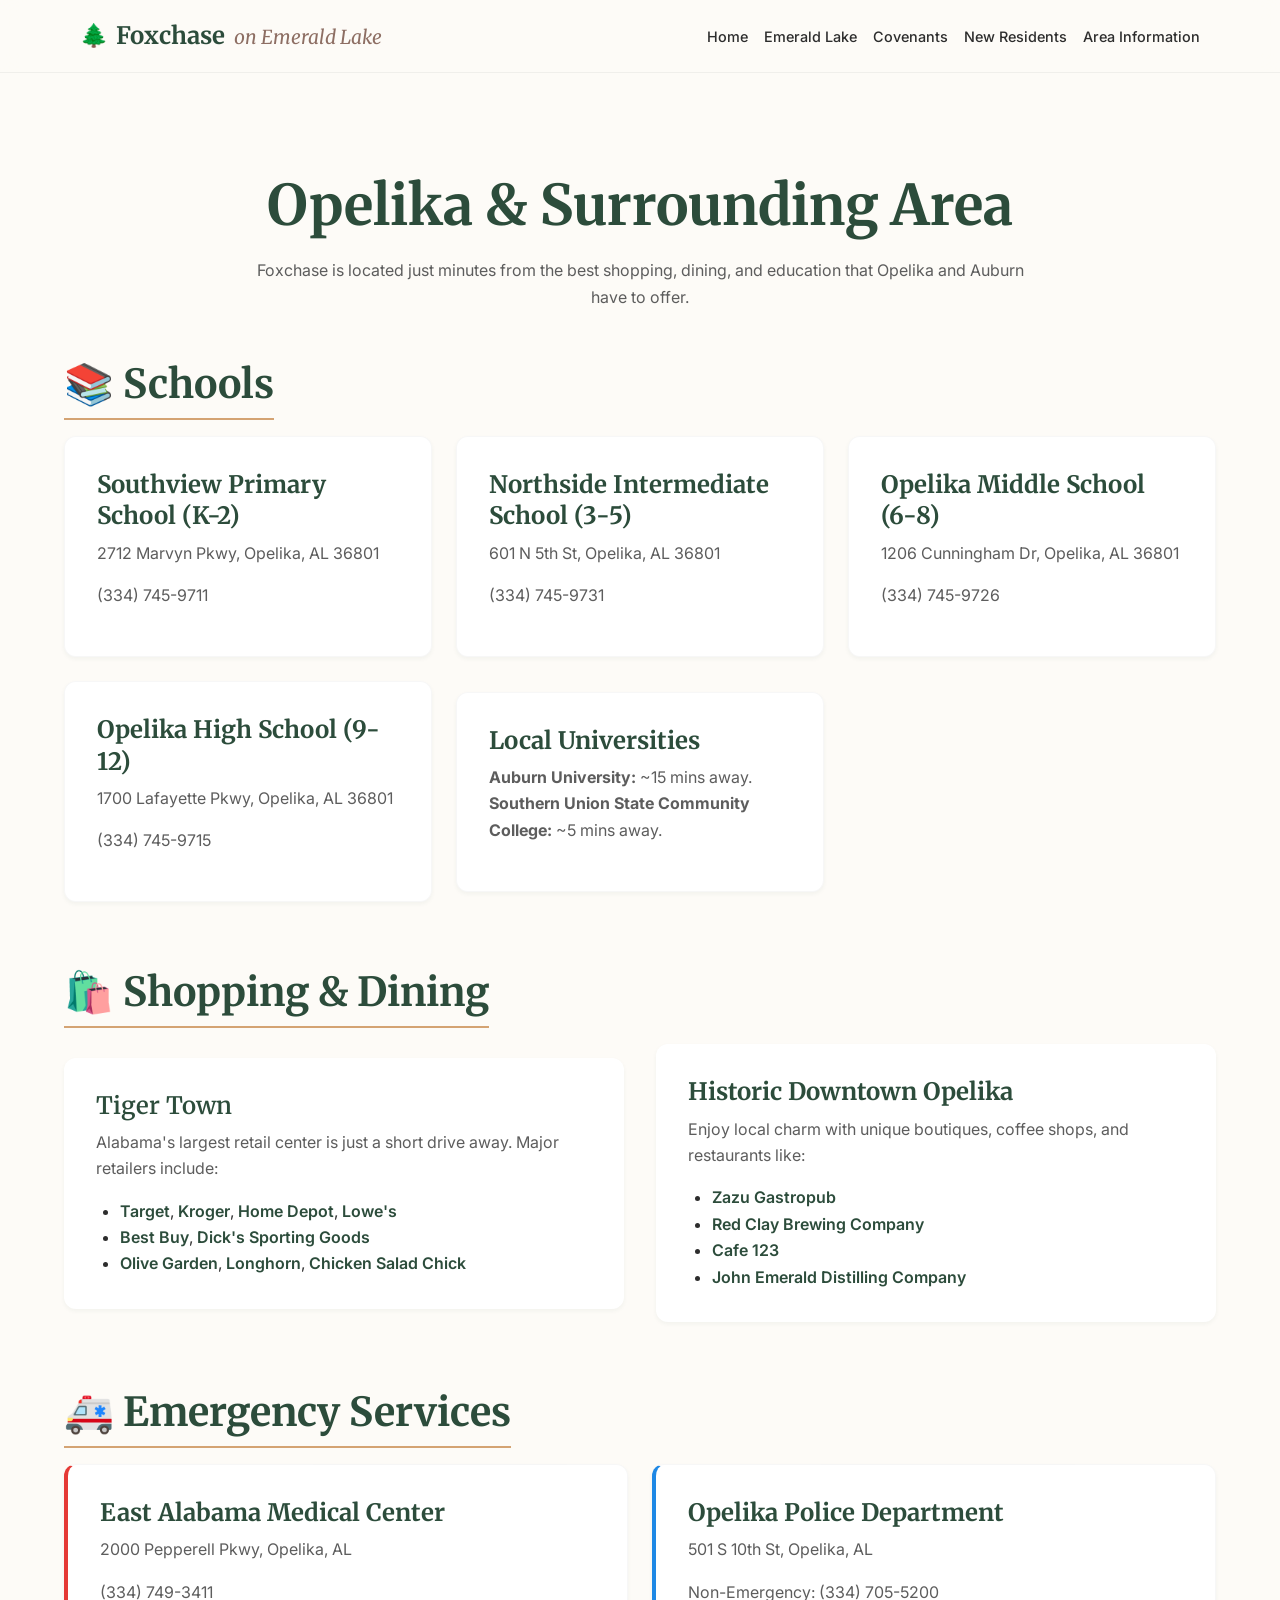
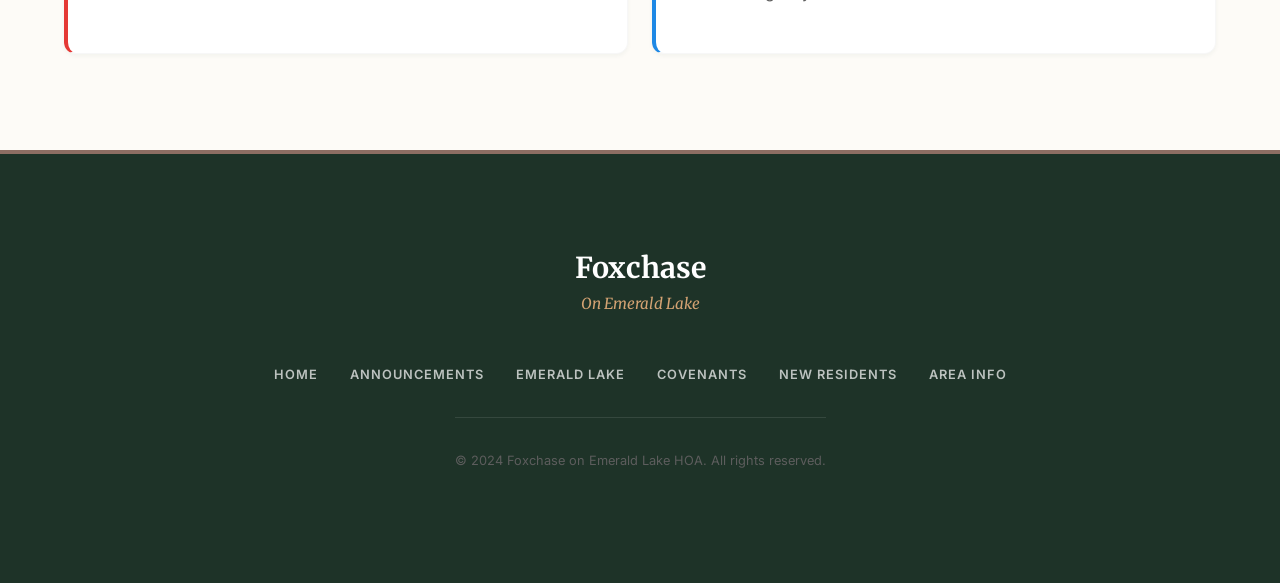
==== area-info.html @ 747a5651 "Add files via upload" ====
<!DOCTYPE html>
<html lang="en">

<head>
    <meta charset="UTF-8">
    <meta name="viewport" content="width=device-width, initial-scale=1.0">
    <title>Area Info | Foxchase Community</title>
    <link rel="stylesheet" href="styles.css">
    <link rel="preconnect" href="https://fonts.googleapis.com">
    <link rel="preconnect" href="https://fonts.gstatic.com" crossorigin>
    <link
        href="https://fonts.googleapis.com/css2?family=Merriweather:ital,wght@0,300;0,400;0,700;1,300&family=Inter:wght@300;400;500;600&display=swap"
        rel="stylesheet">
    <script src="script.js" defer></script>
</head>

<body>
    <header class="site-header">
        <div class="container header-container">
            <a href="index.html" class="logo">
                <span class="logo-icon">🌲</span>
                <div>
                    Foxchase
                    <span class="accent">on Emerald Lake</span>
                </div>
            </a>
            <nav class="main-nav">
                <button class="mobile-menu-toggle" aria-label="Toggle navigation">
                    <span class="bar"></span>
                    <span class="bar"></span>
                    <span class="bar"></span>
                </button>
                <ul class="nav-links">
                    <li><a href="index.html">Home</a></li>
                    <li><a href="emerald-lake.html">Emerald Lake</a></li>
                    <li><a href="covenants.html">Covenants</a></li>
                    <li><a href="new-residents.html">New Residents</a></li>
                    <li><a href="area-info.html" class="active">Area Information</a></li>
                    <!-- <li><a href="https://neighborhoodnet.netlify.app/" class="btn btn-primary">Resident Portal</a></li> -->
                </ul>
            </nav>
        </div>
    </header>

    <main class="container section">
        <h1 class="text-center margin-bottom-md">Opelika & Surrounding Area</h1>
        <p class="text-center" style="max-width: 800px; margin: 0 auto 3rem;">
            Foxchase is located just minutes from the best shopping, dining, and education that Opelika and Auburn have
            to offer.
        </p>

        <div style="margin-bottom: 4rem;">
            <h2 class="margin-bottom-md"
                style="border-bottom: 2px solid var(--color-accent); display: inline-block; padding-bottom: 0.5rem;">📚
                Schools</h2>
            <div class="grid-2-col" style="grid-template-columns: repeat(auto-fit, minmax(300px, 1fr)); gap: 1.5rem;">
                <div class="amenity-card" style="text-align: left;">
                    <h3>Southview Primary School (K-2)</h3>
                    <p>2712 Marvyn Pkwy, Opelika, AL 36801</p>
                    <p>(334) 745-9711</p>
                </div>
                <div class="amenity-card" style="text-align: left;">
                    <h3>Northside Intermediate School (3-5)</h3>
                    <p>601 N 5th St, Opelika, AL 36801</p>
                    <p>(334) 745-9731</p>
                </div>
                <div class="amenity-card" style="text-align: left;">
                    <h3>Opelika Middle School (6-8)</h3>
                    <p>1206 Cunningham Dr, Opelika, AL 36801</p>
                    <p>(334) 745-9726</p>
                </div>
                <div class="amenity-card" style="text-align: left;">
                    <h3>Opelika High School (9-12)</h3>
                    <p>1700 Lafayette Pkwy, Opelika, AL 36801</p>
                    <p>(334) 745-9715</p>
                </div>
                <div class="amenity-card" style="text-align: left;">
                    <h3>Local Universities</h3>
                    <p><strong>Auburn University:</strong> ~15 mins away.<br>
                        <strong>Southern Union State Community College:</strong> ~5 mins away.
                    </p>
                </div>
            </div>
        </div>

        <div style="margin-bottom: 4rem;">
            <h2 class="margin-bottom-md"
                style="border-bottom: 2px solid var(--color-accent); display: inline-block; padding-bottom: 0.5rem;">🛍️
                Shopping & Dining</h2>
            <div class="grid-2-col" style="gap: 2rem;">
                <div
                    style="background: white; padding: 2rem; border-radius: var(--border-radius-md); box-shadow: var(--shadow-sm);">
                    <h3><a href="https://www.aotourism.com/Shopping/Tiger-Town/" target="_blank"
                            style="text-decoration: none; color: inherit;">Tiger Town</a></h3>
                    <p>Alabama's largest retail center is just a short drive away. Major retailers include:</p>
                    <ul style="padding-left: 1.5rem; margin-top: 0.5rem;">
                        <li>
                            <a href="https://www.google.com/maps/search/Target+Tiger+Town+Opelika"
                                target="_blank">Target</a>,
                            <a href="https://www.google.com/maps/search/Kroger+Tiger+Town+Opelika"
                                target="_blank">Kroger</a>,
                            <a href="https://www.google.com/maps/search/Home+Depot+Tiger+Town+Opelika"
                                target="_blank">Home Depot</a>,
                            <a href="https://www.google.com/maps/search/Lowes+Tiger+Town+Opelika"
                                target="_blank">Lowe's</a>
                        </li>
                        <li>
                            <a href="https://www.google.com/maps/search/Best+Buy+Tiger+Town+Opelika"
                                target="_blank">Best Buy</a>,
                            <a href="https://www.google.com/maps/search/Dicks+Sporting+Goods+Tiger+Town+Opelika"
                                target="_blank">Dick's Sporting Goods</a>
                        </li>
                        <li>
                            <a href="https://www.google.com/maps/search/Olive+Garden+Tiger+Town+Opelika"
                                target="_blank">Olive Garden</a>,
                            <a href="https://www.google.com/maps/search/Longhorn+Steakhouse+Tiger+Town+Opelika"
                                target="_blank">Longhorn</a>,
                            <a href="https://www.google.com/maps/search/Chicken+Salad+Chick+Tiger+Town+Opelika"
                                target="_blank">Chicken Salad Chick</a>
                        </li>
                    </ul>
                </div>
                <div
                    style="background: white; padding: 2rem; border-radius: var(--border-radius-md); box-shadow: var(--shadow-sm);">
                    <h3>Historic Downtown Opelika</h3>
                    <p>Enjoy local charm with unique boutiques, coffee shops, and restaurants like:</p>
                    <ul style="padding-left: 1.5rem; margin-top: 0.5rem;">
                        <li><a href="https://www.zazuopelika.com/" target="_blank">Zazu Gastropub</a></li>
                        <li><a href="https://www.redclaybrewingcompany.com/" target="_blank">Red Clay Brewing
                                Company</a></li>
                        <li><a href="https://www.cafeonetwentythree.com/" target="_blank">Cafe 123</a></li>
                        <li><a href="https://www.johnemeralddistilling.com/" target="_blank">John Emerald Distilling
                                Company</a></li>
                    </ul>
                </div>
            </div>
        </div>

        <div>
            <h2 class="margin-bottom-md"
                style="border-bottom: 2px solid var(--color-accent); display: inline-block; padding-bottom: 0.5rem;">🚑
                Emergency Services</h2>
            <div class="grid-2-col" style="grid-template-columns: repeat(auto-fit, minmax(300px, 1fr)); gap: 1.5rem;">
                <div class="amenity-card" style="text-align: left; border-left: 4px solid #e53935;">
                    <h3>East Alabama Medical Center</h3>
                    <p>2000 Pepperell Pkwy, Opelika, AL</p>
                    <p>(334) 749-3411</p>
                </div>
                <div class="amenity-card" style="text-align: left; border-left: 4px solid #1e88e5;">
                    <h3>Opelika Police Department</h3>
                    <p>501 S 10th St, Opelika, AL</p>
                    <p>Non-Emergency: (334) 705-5200</p>
                </div>
            </div>
        </div>
    </main>

    <footer class="site-footer">
        <div class="container">
            <div class="footer-content">
                <div class="footer-brand">
                    <h3>Foxchase</h3>
                    <p>On Emerald Lake</p>
                </div>
                <div class="footer-links">
                    <a href="index.html">Home</a>
                    <a href="announcements.html">Announcements</a>
                    <a href="emerald-lake.html">Emerald Lake</a>
                    <a href="covenants.html">Covenants</a>
                    <a href="new-residents.html">New Residents</a>
                    <a href="area-info.html">Area Info</a>
                    <!-- <a href="https://neighborhoodnet.netlify.app/">Resident Portal</a> -->
                </div>
                <div class="copyright">
                    <p>&copy; 2024 Foxchase on Emerald Lake HOA. All rights reserved.</p>
                </div>
            </div>
        </div>
    </footer>
</body>

</html>
---- styles.css ----
:root {
  /* Woodsy / Nature Theme Palette */
  --color-primary: #2c4c3b;
  /* Deep Pine Green */
  --color-primary-light: #4a7c64;
  /* Lighter fern green */
  --color-secondary: #8d6e63;
  /* Warm Earthy Brown */
  --color-secondary-hover: #6d4c41;
  /* Darker wood tone */
  --color-accent: #d4a373;
  /* Soft Gold/Wood tone */

  --color-text-main: #2d2d2d;
  /* Soft charcoal */
  --color-text-muted: #5d5d5d;
  --color-text-light: #fefefe;

  --color-background: #fdfbf7;
  /* Off-white/Eggshell */
  --color-surface: #efebe9;
  /* Light grayish brown/taupe */
  --color-surface-dim: #e4e0de;
  --color-border: #d7ccc8;

  /* Typography */
  --font-family-heading: 'Merriweather', serif;
  /* More rustic/editorial */
  --font-family-body: 'Inter', sans-serif;

  /* Spacing (Mobile Base) */
  --spacing-xs: 0.5rem;
  --spacing-sm: 1rem;
  --spacing-md: 1.5rem;
  --spacing-lg: 3rem;
  --spacing-xl: 4rem;

  /* Components */
  --border-radius-sm: 4px;
  --border-radius-md: 12px;
  --border-radius-lg: 24px;
  --shadow-sm: 0 2px 4px rgba(44, 76, 59, 0.05);
  /* Tinted shadow */
  --shadow-md: 0 6px 16px rgba(44, 76, 59, 0.08);
  --shadow-lg: 0 15px 30px rgba(44, 76, 59, 0.12);
  --transition-speed: 0.3s;
}

/* Global Reset */
* {
  margin: 0;
  padding: 0;
  box-sizing: border-box;
}

html {
  scroll-behavior: smooth;
  font-size: 16px;
}

body {
  font-family: var(--font-family-body);
  color: var(--color-text-main);
  background-color: var(--color-background);
  line-height: 1.65;
  overflow-x: hidden;
}

/* Typography */
h1,
h2,
h3,
h4,
h5,
h6 {
  font-family: var(--font-family-heading);
  color: var(--color-primary);
  font-weight: 700;
  line-height: 1.3;
}

h1 {
  font-size: 3.2rem;
  margin-bottom: var(--spacing-sm);
}

h2 {
  font-size: 2.5rem;
  margin-bottom: var(--spacing-sm);
  position: relative;
  display: inline-block;
}

h3 {
  font-size: 1.5rem;
  margin-bottom: var(--spacing-xs);
}

p {
  margin-bottom: var(--spacing-sm);
  color: var(--color-text-muted);
}

a {
  text-decoration: none;
  color: var(--color-primary);
  transition: color var(--transition-speed);
  font-weight: 600;
}

a:hover {
  color: var(--color-secondary);
}

.overline {
  display: block;
  text-transform: uppercase;
  font-size: 0.8rem;
  letter-spacing: 2px;
  color: var(--color-secondary);
  font-weight: 700;
  margin-bottom: var(--spacing-xs);
}

/* Layout Utilities */
.container {
  width: 90%;
  max-width: 1400px;
  margin: 0 auto;
  padding: 0 var(--spacing-sm);
}

.section {
  padding: var(--spacing-xl) 0;
}

.grid-2-col {
  display: grid;
  grid-template-columns: 1fr;
  gap: var(--spacing-lg);
}

@media (min-width: 768px) {
  .grid-2-col {
    grid-template-columns: 1fr 1fr;
    align-items: center;
  }
}

.text-center {
  text-align: center;
}

/* Buttons */
.btn {
  display: inline-block;
  padding: 0.9em 2em;
  font-family: var(--font-family-body);
  font-weight: 600;
  border-radius: var(--border-radius-sm);
  cursor: pointer;
  border: 2px solid transparent;
  transition: all var(--transition-speed);
  letter-spacing: 0.5px;
}

.btn-primary {
  background-color: var(--color-primary);
  color: white;
  border-color: var(--color-primary);
}

.btn-primary:hover {
  background-color: var(--color-primary-light);
  border-color: var(--color-primary-light);
  transform: translateY(-2px);
  box-shadow: var(--shadow-md);
}

.btn-secondary {
  background-color: var(--color-secondary);
  color: white;
}

.btn-secondary:hover {
  background-color: var(--color-secondary-hover);
}

.btn-outline {
  border-color: white;
  color: white;
  background: rgba(255, 255, 255, 0.1);
  -webkit-backdrop-filter: blur(4px);
  backdrop-filter: blur(4px);
}

.btn-outline:hover {
  background: white;
  color: var(--color-primary);
}

.btn-light {
  background: white;
  color: var(--color-primary);
}

.btn-light:hover {
  background: var(--color-surface);
}

.full-width {
  width: 100%;
}

/* Utilities */
.margin-top-md {
  margin-top: 1.5rem;
}

.highlight-image-container {
  margin-top: 2rem;
}

.highlight-image {
  max-width: 100%;
  border-radius: var(--border-radius-md);
  box-shadow: var(--shadow-xl);
  max-height: 500px;
  object-fit: cover;
}

.contact-icon {
  font-size: 1.5rem;
}

/* Header */
.site-header {
  position: sticky;
  top: 0;
  z-index: 1000;
  background: rgba(253, 251, 247, 0.9);
  /* Matches bg color */
  -webkit-backdrop-filter: blur(12px);
  backdrop-filter: blur(12px);
  border-bottom: 1px solid rgba(0, 0, 0, 0.05);
  padding: var(--spacing-sm) 0;
}

.header-container {
  display: flex;
  justify-content: space-between;
  align-items: center;
}

.logo {
  font-family: var(--font-family-heading);
  font-size: 1.5rem;
  font-weight: 700;
  color: var(--color-primary);
  display: flex;
  align-items: center;
  gap: 0.5rem;
  white-space: nowrap;
}

.logo-icon {
  font-size: 1.4rem;
}

.logo .accent {
  font-weight: 400;
  font-style: italic;
  font-size: 0.8em;
  color: var(--color-secondary);
  margin-left: 0.2rem;
}

.main-nav ul {
  list-style: none;
  display: none;
  /* Hidden on mobile by default */
}

@media (min-width: 1200px) {
  .main-nav ul {
    display: flex;
    gap: 1rem;
    align-items: center;
  }
}

.nav-links a {
  font-weight: 500;
  color: var(--color-text-main);
  position: relative;
  font-size: 0.9rem;
}

.nav-links a:not(.btn):hover {
  color: var(--color-primary);
}

.nav-links .btn-primary {
  color: white;
}

/* Hero Section */
.hero-section {
  position: relative;
  height: 66vh;
  min-height: 500px;
  display: flex;
  align-items: center;
  justify-content: center;
  text-align: center;
  color: white;
  overflow: hidden;
  border-bottom-left-radius: 0;
  border-bottom-right-radius: 0;
}

.hero-bg {
  position: absolute;
  top: 0;
  left: 0;
  width: 100%;
  height: 100%;
  z-index: -2;
}

.hero-bg img {
  width: 100%;
  height: 100%;
  object-fit: cover;
  object-position: center;
  /* Ensures focus on the main part */
}

/* Overlay gradient for better text readability */
.hero-overlay {
  position: absolute;
  top: 0;
  left: 0;
  width: 100%;
  height: 100%;
  background: linear-gradient(to bottom, rgba(44, 76, 59, 0.3), rgba(44, 76, 59, 0.7));
  z-index: -1;
}

.hero-content {
  max-width: 800px;
}

.hero-content h1 {
  color: white;
  font-size: 4rem;
  margin-bottom: var(--spacing-sm);
  text-shadow: 0 4px 8px rgba(0, 0, 0, 0.2);
  letter-spacing: -1px;
}

.hero-content p {
  color: rgba(255, 255, 255, 0.95);
  font-size: 1.3rem;
  max-width: 650px;
  margin: 0 auto var(--spacing-md);
  font-weight: 300;
}

@media (max-width: 768px) {
  .hero-content h1 {
    font-size: 2.8rem;
  }
}

/* About Section */
.about-section {
  position: relative;
}

.about-section h2::after {
  content: "";
  display: block;
  width: 60px;
  height: 3px;
  background-color: var(--color-accent);
  margin-top: 10px;
}

.image-block {
  position: relative;
}

.image-block img {
  width: 100%;
  border-radius: var(--border-radius-md);
  box-shadow: var(--shadow-lg);
  transition: transform var(--transition-speed);
}

.image-block img:hover {
  transform: scale(1.02);
}

/* Amenities Section */
.amenities-section {
  background-color: var(--color-surface);
  /* Optional texture pattern */
  background-image: radial-gradient(var(--color-surface-dim) 1px, transparent 1px);
  background-size: 20px 20px;
}

.amenities-grid {
  display: grid;
  grid-template-columns: repeat(auto-fit, minmax(260px, 1fr));
  gap: var(--spacing-md);
  margin-top: var(--spacing-lg);
}

.amenity-card {
  background: white;
  padding: var(--spacing-md);
  border-radius: var(--border-radius-md);
  box-shadow: var(--shadow-sm);
  text-align: center;
  transition: all var(--transition-speed);
  border: 1px solid rgba(0, 0, 0, 0.03);
}

.amenity-card:hover {
  transform: translateY(-8px);
  box-shadow: var(--shadow-xl);
  border-color: var(--color-primary-light);
}

.amenity-card .icon-box {
  background: var(--color-surface);
  width: 80px;
  height: 80px;
  line-height: 80px;
  border-radius: 50%;
  margin: 0 auto var(--spacing-sm);
  font-size: 2.5rem;
}

/* Highlight/Homes Section */
.highlight-section {
  position: relative;
  background-color: var(--color-primary);
  color: white;
  padding: var(--spacing-xl) 0;
  overflow: hidden;
}

/* Wood texture feel via gradient */
.highlight-section::before {
  content: "";
  position: absolute;
  top: 0;
  left: 0;
  right: 0;
  bottom: 0;
  opacity: 0.1;
  background: repeating-linear-gradient(45deg,
      #000,
      #000 2px,
      transparent 2px,
      transparent 8px);
  z-index: 1;
}

.highlight-content {
  position: relative;
  z-index: 2;
}

.highlight-content h2 {
  color: white;
}

.highlight-content p {
  color: rgba(255, 255, 255, 0.9);
  max-width: 700px;
  margin: 0 auto var(--spacing-md);
  font-size: 1.1rem;
}

/* Contact Section */
.contact-section {
  background-color: var(--color-background);
}

.contact-info {
  padding-right: var(--spacing-md);
}

.contact-list {
  list-style: none;
  margin-top: var(--spacing-md);
}

.contact-list li {
  margin-bottom: var(--spacing-sm);
  display: flex;
  align-items: center;
  gap: var(--spacing-sm);
  font-size: 1.1rem;
}

.contact-form {
  background: white;
  padding: var(--spacing-md);
  border-radius: var(--border-radius-md);
  box-shadow: var(--shadow-md);
  border: 1px solid var(--color-border);
}

.form-group {
  margin-bottom: var(--spacing-sm);
}

.form-group label {
  display: block;
  margin-bottom: 0.5rem;
  font-weight: 600;
  font-size: 0.9rem;
  color: var(--color-primary);
}

.form-group input,
.form-group textarea {
  width: 100%;
  padding: 1rem;
  border: 1px solid var(--color-border);
  border-radius: var(--border-radius-sm);
  font-family: var(--font-family-body);
  background-color: var(--color-background);
  transition: border-color 0.2s;
}

.form-group input:focus,
.form-group textarea:focus {
  outline: none;
  border-color: var(--color-primary);
  background-color: white;
}

/* Footer */
.site-footer {
  background-color: #1e3328;
  /* Darker pine */
  color: white;
  padding: var(--spacing-xl) 0 var(--spacing-md);
  font-size: 0.95rem;
  border-top: 4px solid var(--color-secondary);
}

.footer-content {
  display: flex;
  flex-direction: column;
  align-items: center;
  gap: var(--spacing-md);
  text-align: center;
  margin-bottom: var(--spacing-lg);
}

.footer-brand h3 {
  color: white;
  margin-bottom: 0.2rem;
  font-size: 1.8rem;
}

.footer-brand p {
  color: var(--color-accent);
  font-style: italic;
  font-family: var(--font-family-heading);
}

.footer-links {
  display: flex;
  gap: var(--spacing-md);
  flex-wrap: wrap;
  justify-content: center;
}

.footer-links a {
  color: rgba(255, 255, 255, 0.7);
  text-transform: uppercase;
  font-size: 0.8rem;
  letter-spacing: 1px;
}

.footer-links a:hover {
  color: var(--color-accent);
}

.copyright {
  text-align: center;
  padding-top: var(--spacing-md);
  border-top: 1px solid rgba(255, 255, 255, 0.1);
  color: rgba(255, 255, 255, 0.4);
  font-size: 0.8rem;
}

/* Animations */
.fade-in-up {
  opacity: 0;
  animation: fadeInUp 1s ease-out forwards;
}

.fade-in-section {
  opacity: 0;
  transform: translateY(20px);
  transition: opacity 0.8s ease-out, transform 0.8s ease-out;
  will-change: opacity, visibility;
}

.fade-in-section.visible {
  opacity: 1;
  transform: none;
}

.delay-1 {
  animation-delay: 0.2s;
}

.delay-2 {
  animation-delay: 0.4s;
}

@keyframes fadeInUp {
  from {
    opacity: 0;
    transform: translateY(30px);
  }

  to {
    opacity: 1;
    transform: translateY(0);
  }
}

/* Mobile Menu */
.mobile-menu-toggle {
  display: none;
  background: none;
  border: none;
  cursor: pointer;
  z-index: 1001;
}

.bar {
  display: block;
  width: 25px;
  height: 3px;
  margin: 5px auto;
  transition: all 0.3s ease-in-out;
  background-color: var(--color-primary);
}

@media (max-width: 1200px) {
  .mobile-menu-toggle {
    display: block;
  }

  .nav-links {
    position: fixed;
    left: -100%;
    top: 70px;
    gap: 0;
    flex-direction: column;
    background-color: var(--color-background);
    width: 100%;
    text-align: center;
    transition: 0.3s;
    box-shadow: 0 10px 27px rgba(0, 0, 0, 0.05);
    padding-bottom: 2rem;
  }

  .nav-links.active {
    left: 0;
    display: flex;
  }

  .nav-links li {
    margin: 1.5rem 0;
  }
}

/* =========================================
   RESPONSIVE BREAKPOINTS
   ========================================= */

/* Tablet (Portrait) & Large Phones */
@media (min-width: 768px) {
  :root {
    --spacing-md: 2rem;
    --spacing-lg: 4rem;
    --spacing-xl: 5rem;
  }

  h1 {
    font-size: 3.5rem;
  }

  .hero-content h1 {
    font-size: 4.2rem;
  }
}

/* Laptop / Small Desktop */
@media (min-width: 1024px) {
  :root {
    --spacing-xl: 6rem;
  }
}

/* Large Desktop */
@media (min-width: 1440px) {
  .container {
    max-width: 1500px;
  }
}
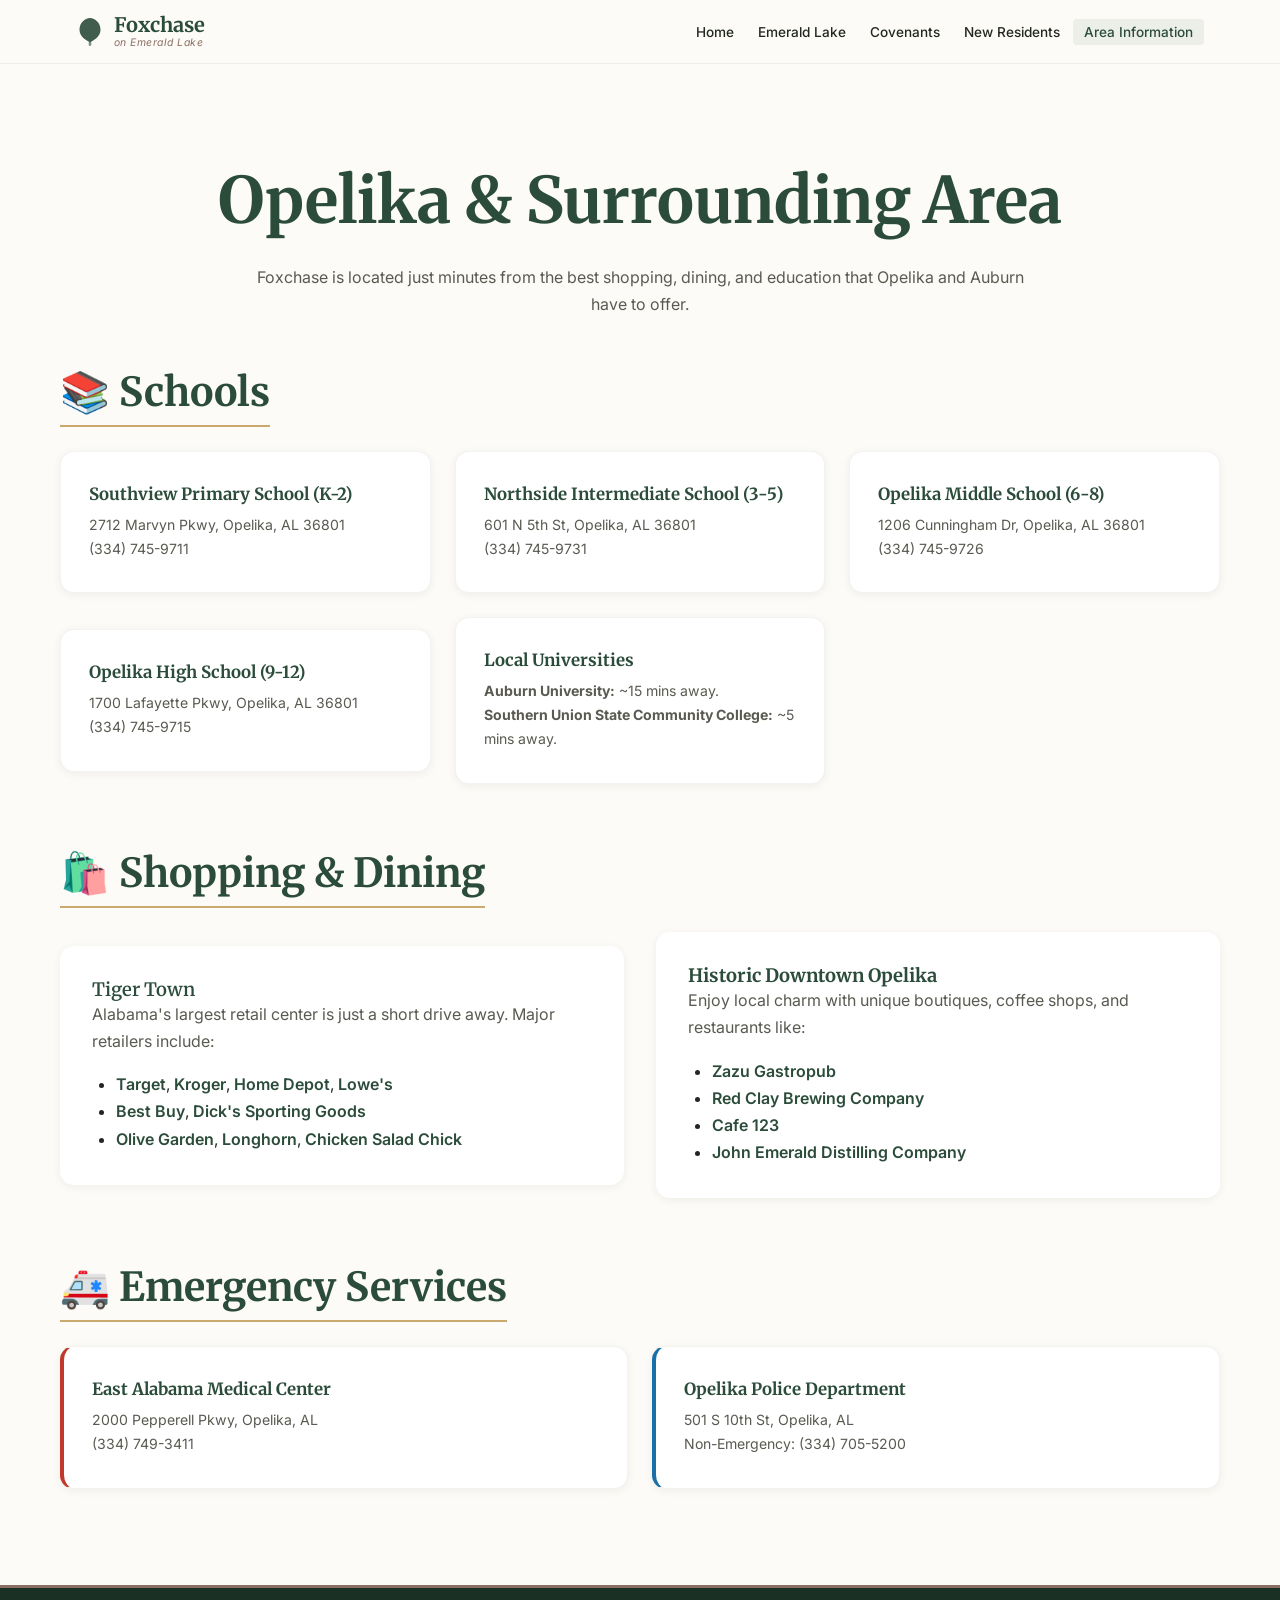
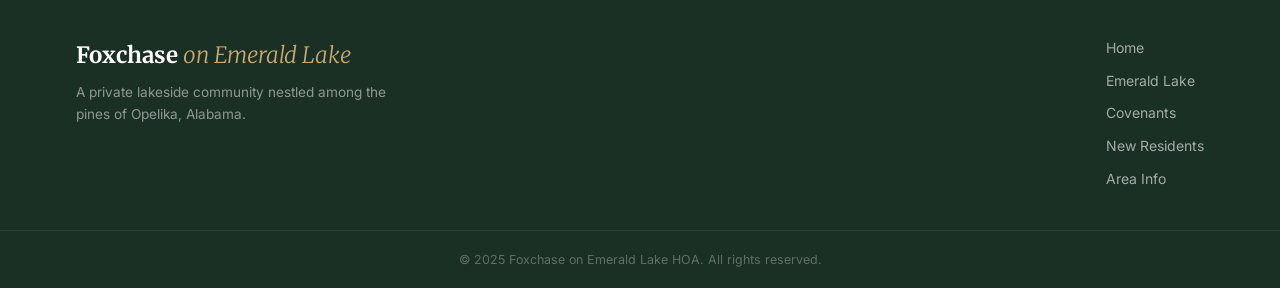
==== commit 9c124866: "Security audit fixes: external links, form handler, CSS vars, consistency Security: - Add rel="noope" ====
--- a/area-info.html
+++ b/area-info.html
@@ -18,10 +18,13 @@
     <header class="site-header">
         <div class="container header-container">
             <a href="index.html" class="logo">
-                <span class="logo-icon">🌲</span>
-                <div>
+                <svg class="logo-mark" viewBox="0 0 32 36" fill="none" xmlns="http://www.w3.org/2000/svg" aria-hidden="true">
+                    <path d="M16 2C10 2 4 8 4 15C4 20 7 24.5 11.5 27L16 30L20.5 27C25 24.5 28 20 28 15C28 8 22 2 16 2Z" fill="currentColor" opacity="0.9"/>
+                    <rect x="14.5" y="29" width="3" height="5" rx="1.5" fill="currentColor" opacity="0.6"/>
+                </svg>
+                <div class="logo-text">
                     Foxchase
-                    <span class="accent">on Emerald Lake</span>
+                    <span class="logo-sub">on Emerald Lake</span>
                 </div>
             </a>
             <nav class="main-nav">
@@ -91,32 +94,32 @@
                 <div
                     style="background: white; padding: 2rem; border-radius: var(--border-radius-md); box-shadow: var(--shadow-sm);">
                     <h3><a href="https://www.aotourism.com/Shopping/Tiger-Town/" target="_blank"
-                            style="text-decoration: none; color: inherit;">Tiger Town</a></h3>
+                            rel="noopener noreferrer" style="text-decoration: none; color: inherit;">Tiger Town</a></h3>
                     <p>Alabama's largest retail center is just a short drive away. Major retailers include:</p>
                     <ul style="padding-left: 1.5rem; margin-top: 0.5rem;">
                         <li>
                             <a href="https://www.google.com/maps/search/Target+Tiger+Town+Opelika"
-                                target="_blank">Target</a>,
+                                target="_blank" rel="noopener noreferrer">Target</a>,
                             <a href="https://www.google.com/maps/search/Kroger+Tiger+Town+Opelika"
-                                target="_blank">Kroger</a>,
+                                target="_blank" rel="noopener noreferrer">Kroger</a>,
                             <a href="https://www.google.com/maps/search/Home+Depot+Tiger+Town+Opelika"
-                                target="_blank">Home Depot</a>,
+                                target="_blank" rel="noopener noreferrer">Home Depot</a>,
                             <a href="https://www.google.com/maps/search/Lowes+Tiger+Town+Opelika"
-                                target="_blank">Lowe's</a>
+                                target="_blank" rel="noopener noreferrer">Lowe's</a>
                         </li>
                         <li>
                             <a href="https://www.google.com/maps/search/Best+Buy+Tiger+Town+Opelika"
-                                target="_blank">Best Buy</a>,
+                                target="_blank" rel="noopener noreferrer">Best Buy</a>,
                             <a href="https://www.google.com/maps/search/Dicks+Sporting+Goods+Tiger+Town+Opelika"
-                                target="_blank">Dick's Sporting Goods</a>
+                                target="_blank" rel="noopener noreferrer">Dick's Sporting Goods</a>
                         </li>
                         <li>
                             <a href="https://www.google.com/maps/search/Olive+Garden+Tiger+Town+Opelika"
-                                target="_blank">Olive Garden</a>,
+                                target="_blank" rel="noopener noreferrer">Olive Garden</a>,
                             <a href="https://www.google.com/maps/search/Longhorn+Steakhouse+Tiger+Town+Opelika"
-                                target="_blank">Longhorn</a>,
+                                target="_blank" rel="noopener noreferrer">Longhorn</a>,
                             <a href="https://www.google.com/maps/search/Chicken+Salad+Chick+Tiger+Town+Opelika"
-                                target="_blank">Chicken Salad Chick</a>
+                                target="_blank" rel="noopener noreferrer">Chicken Salad Chick</a>
                         </li>
                     </ul>
                 </div>
@@ -125,12 +128,10 @@
                     <h3>Historic Downtown Opelika</h3>
                     <p>Enjoy local charm with unique boutiques, coffee shops, and restaurants like:</p>
                     <ul style="padding-left: 1.5rem; margin-top: 0.5rem;">
-                        <li><a href="https://www.zazuopelika.com/" target="_blank">Zazu Gastropub</a></li>
-                        <li><a href="https://www.redclaybrewingcompany.com/" target="_blank">Red Clay Brewing
-                                Company</a></li>
-                        <li><a href="https://www.cafeonetwentythree.com/" target="_blank">Cafe 123</a></li>
-                        <li><a href="https://www.johnemeralddistilling.com/" target="_blank">John Emerald Distilling
-                                Company</a></li>
+                        <li><a href="https://www.zazuopelika.com/" target="_blank" rel="noopener noreferrer">Zazu Gastropub</a></li>
+                        <li><a href="https://www.redclaybrewingcompany.com/" target="_blank" rel="noopener noreferrer">Red Clay Brewing Company</a></li>
+                        <li><a href="https://www.cafeonetwentythree.com/" target="_blank" rel="noopener noreferrer">Cafe 123</a></li>
+                        <li><a href="https://www.johnemeralddistilling.com/" target="_blank" rel="noopener noreferrer">John Emerald Distilling Company</a></li>
                     </ul>
                 </div>
             </div>
@@ -141,12 +142,12 @@
                 style="border-bottom: 2px solid var(--color-accent); display: inline-block; padding-bottom: 0.5rem;">🚑
                 Emergency Services</h2>
             <div class="grid-2-col" style="grid-template-columns: repeat(auto-fit, minmax(300px, 1fr)); gap: 1.5rem;">
-                <div class="amenity-card" style="text-align: left; border-left: 4px solid #e53935;">
+                <div class="amenity-card emergency-card emergency-card--medical" style="text-align: left;">
                     <h3>East Alabama Medical Center</h3>
                     <p>2000 Pepperell Pkwy, Opelika, AL</p>
                     <p>(334) 749-3411</p>
                 </div>
-                <div class="amenity-card" style="text-align: left; border-left: 4px solid #1e88e5;">
+                <div class="amenity-card emergency-card emergency-card--police" style="text-align: left;">
                     <h3>Opelika Police Department</h3>
                     <p>501 S 10th St, Opelika, AL</p>
                     <p>Non-Emergency: (334) 705-5200</p>
@@ -156,24 +157,22 @@
     </main>
 
     <footer class="site-footer">
-        <div class="container">
-            <div class="footer-content">
-                <div class="footer-brand">
-                    <h3>Foxchase</h3>
-                    <p>On Emerald Lake</p>
-                </div>
-                <div class="footer-links">
-                    <a href="index.html">Home</a>
-                    <a href="announcements.html">Announcements</a>
-                    <a href="emerald-lake.html">Emerald Lake</a>
-                    <a href="covenants.html">Covenants</a>
-                    <a href="new-residents.html">New Residents</a>
-                    <a href="area-info.html">Area Info</a>
-                    <!-- <a href="https://neighborhoodnet.netlify.app/">Resident Portal</a> -->
-                </div>
-                <div class="copyright">
-                    <p>&copy; 2024 Foxchase on Emerald Lake HOA. All rights reserved.</p>
-                </div>
+        <div class="container footer-inner">
+            <div class="footer-brand">
+                <p class="footer-name">Foxchase <em>on Emerald Lake</em></p>
+                <p class="footer-tagline">A private lakeside community nestled among the pines of Opelika, Alabama.</p>
+            </div>
+            <nav class="footer-nav" aria-label="Footer navigation">
+                <a href="index.html">Home</a>
+                <a href="emerald-lake.html">Emerald Lake</a>
+                <a href="covenants.html">Covenants</a>
+                <a href="new-residents.html">New Residents</a>
+                <a href="area-info.html">Area Info</a>
+            </nav>
+        </div>
+        <div class="footer-bottom">
+            <div class="container">
+                <p>&copy; 2025 Foxchase on Emerald Lake HOA. All rights reserved.</p>
             </div>
         </div>
     </footer>
--- a/styles.css
+++ b/styles.css
@@ -1,723 +1,761 @@
-:root {
-  /* Woodsy / Nature Theme Palette */
-  --color-primary: #2c4c3b;
-  /* Deep Pine Green */
-  --color-primary-light: #4a7c64;
-  /* Lighter fern green */
-  --color-secondary: #8d6e63;
-  /* Warm Earthy Brown */
-  --color-secondary-hover: #6d4c41;
-  /* Darker wood tone */
-  --color-accent: #d4a373;
-  /* Soft Gold/Wood tone */
-
-  --color-text-main: #2d2d2d;
-  /* Soft charcoal */
-  --color-text-muted: #5d5d5d;
-  --color-text-light: #fefefe;
-
-  --color-background: #fdfbf7;
-  /* Off-white/Eggshell */
-  --color-surface: #efebe9;
-  /* Light grayish brown/taupe */
-  --color-surface-dim: #e4e0de;
-  --color-border: #d7ccc8;
-
-  /* Typography */
-  --font-family-heading: 'Merriweather', serif;
-  /* More rustic/editorial */
-  --font-family-body: 'Inter', sans-serif;
-
-  /* Spacing (Mobile Base) */
-  --spacing-xs: 0.5rem;
-  --spacing-sm: 1rem;
-  --spacing-md: 1.5rem;
-  --spacing-lg: 3rem;
-  --spacing-xl: 4rem;
-
-  /* Components */
-  --border-radius-sm: 4px;
-  --border-radius-md: 12px;
-  --border-radius-lg: 24px;
-  --shadow-sm: 0 2px 4px rgba(44, 76, 59, 0.05);
-  /* Tinted shadow */
-  --shadow-md: 0 6px 16px rgba(44, 76, 59, 0.08);
-  --shadow-lg: 0 15px 30px rgba(44, 76, 59, 0.12);
-  --transition-speed: 0.3s;
-}
-
-/* Global Reset */
-* {
-  margin: 0;
-  padding: 0;
-  box-sizing: border-box;
-}
-
-html {
-  scroll-behavior: smooth;
-  font-size: 16px;
-}
-
-body {
-  font-family: var(--font-family-body);
-  color: var(--color-text-main);
-  background-color: var(--color-background);
-  line-height: 1.65;
-  overflow-x: hidden;
-}
-
-/* Typography */
-h1,
-h2,
-h3,
-h4,
-h5,
-h6 {
-  font-family: var(--font-family-heading);
-  color: var(--color-primary);
-  font-weight: 700;
-  line-height: 1.3;
-}
-
-h1 {
-  font-size: 3.2rem;
-  margin-bottom: var(--spacing-sm);
-}
-
-h2 {
-  font-size: 2.5rem;
-  margin-bottom: var(--spacing-sm);
-  position: relative;
-  display: inline-block;
-}
-
-h3 {
-  font-size: 1.5rem;
-  margin-bottom: var(--spacing-xs);
-}
-
-p {
-  margin-bottom: var(--spacing-sm);
-  color: var(--color-text-muted);
-}
-
-a {
-  text-decoration: none;
-  color: var(--color-primary);
-  transition: color var(--transition-speed);
-  font-weight: 600;
-}
-
-a:hover {
-  color: var(--color-secondary);
-}
-
-.overline {
-  display: block;
-  text-transform: uppercase;
-  font-size: 0.8rem;
-  letter-spacing: 2px;
-  color: var(--color-secondary);
-  font-weight: 700;
-  margin-bottom: var(--spacing-xs);
-}
-
-/* Layout Utilities */
-.container {
-  width: 90%;
-  max-width: 1400px;
-  margin: 0 auto;
-  padding: 0 var(--spacing-sm);
-}
-
-.section {
-  padding: var(--spacing-xl) 0;
-}
-
-.grid-2-col {
-  display: grid;
-  grid-template-columns: 1fr;
-  gap: var(--spacing-lg);
-}
-
-@media (min-width: 768px) {
-  .grid-2-col {
-    grid-template-columns: 1fr 1fr;
-    align-items: center;
-  }
-}
-
-.text-center {
-  text-align: center;
-}
-
-/* Buttons */
-.btn {
-  display: inline-block;
-  padding: 0.9em 2em;
-  font-family: var(--font-family-body);
-  font-weight: 600;
-  border-radius: var(--border-radius-sm);
-  cursor: pointer;
-  border: 2px solid transparent;
-  transition: all var(--transition-speed);
-  letter-spacing: 0.5px;
-}
-
-.btn-primary {
-  background-color: var(--color-primary);
-  color: white;
-  border-color: var(--color-primary);
-}
-
-.btn-primary:hover {
-  background-color: var(--color-primary-light);
-  border-color: var(--color-primary-light);
-  transform: translateY(-2px);
-  box-shadow: var(--shadow-md);
-}
-
-.btn-secondary {
-  background-color: var(--color-secondary);
-  color: white;
-}
-
-.btn-secondary:hover {
-  background-color: var(--color-secondary-hover);
-}
-
-.btn-outline {
-  border-color: white;
-  color: white;
-  background: rgba(255, 255, 255, 0.1);
-  -webkit-backdrop-filter: blur(4px);
-  backdrop-filter: blur(4px);
-}
-
-.btn-outline:hover {
-  background: white;
-  color: var(--color-primary);
-}
-
-.btn-light {
-  background: white;
-  color: var(--color-primary);
-}
-
-.btn-light:hover {
-  background: var(--color-surface);
-}
-
-.full-width {
-  width: 100%;
-}
-
-/* Utilities */
-.margin-top-md {
-  margin-top: 1.5rem;
-}
-
-.highlight-image-container {
-  margin-top: 2rem;
-}
-
-.highlight-image {
-  max-width: 100%;
-  border-radius: var(--border-radius-md);
-  box-shadow: var(--shadow-xl);
-  max-height: 500px;
-  object-fit: cover;
-}
-
-.contact-icon {
-  font-size: 1.5rem;
-}
-
-/* Header */
-.site-header {
-  position: sticky;
-  top: 0;
-  z-index: 1000;
-  background: rgba(253, 251, 247, 0.9);
-  /* Matches bg color */
-  -webkit-backdrop-filter: blur(12px);
-  backdrop-filter: blur(12px);
-  border-bottom: 1px solid rgba(0, 0, 0, 0.05);
-  padding: var(--spacing-sm) 0;
-}
-
-.header-container {
-  display: flex;
-  justify-content: space-between;
-  align-items: center;
-}
-
-.logo {
-  font-family: var(--font-family-heading);
-  font-size: 1.5rem;
-  font-weight: 700;
-  color: var(--color-primary);
-  display: flex;
-  align-items: center;
-  gap: 0.5rem;
-  white-space: nowrap;
-}
-
-.logo-icon {
-  font-size: 1.4rem;
-}
-
-.logo .accent {
-  font-weight: 400;
-  font-style: italic;
-  font-size: 0.8em;
-  color: var(--color-secondary);
-  margin-left: 0.2rem;
-}
-
-.main-nav ul {
-  list-style: none;
-  display: none;
-  /* Hidden on mobile by default */
-}
-
-@media (min-width: 1200px) {
-  .main-nav ul {
-    display: flex;
-    gap: 1rem;
-    align-items: center;
-  }
-}
-
-.nav-links a {
-  font-weight: 500;
-  color: var(--color-text-main);
-  position: relative;
-  font-size: 0.9rem;
-}
-
-.nav-links a:not(.btn):hover {
-  color: var(--color-primary);
-}
-
-.nav-links .btn-primary {
-  color: white;
-}
-
-/* Hero Section */
-.hero-section {
-  position: relative;
-  height: 66vh;
-  min-height: 500px;
-  display: flex;
-  align-items: center;
-  justify-content: center;
-  text-align: center;
-  color: white;
-  overflow: hidden;
-  border-bottom-left-radius: 0;
-  border-bottom-right-radius: 0;
-}
-
-.hero-bg {
-  position: absolute;
-  top: 0;
-  left: 0;
-  width: 100%;
-  height: 100%;
-  z-index: -2;
-}
-
-.hero-bg img {
-  width: 100%;
-  height: 100%;
-  object-fit: cover;
-  object-position: center;
-  /* Ensures focus on the main part */
-}
-
-/* Overlay gradient for better text readability */
-.hero-overlay {
-  position: absolute;
-  top: 0;
-  left: 0;
-  width: 100%;
-  height: 100%;
-  background: linear-gradient(to bottom, rgba(44, 76, 59, 0.3), rgba(44, 76, 59, 0.7));
-  z-index: -1;
-}
-
-.hero-content {
-  max-width: 800px;
-}
-
-.hero-content h1 {
-  color: white;
-  font-size: 4rem;
-  margin-bottom: var(--spacing-sm);
-  text-shadow: 0 4px 8px rgba(0, 0, 0, 0.2);
-  letter-spacing: -1px;
-}
-
-.hero-content p {
-  color: rgba(255, 255, 255, 0.95);
-  font-size: 1.3rem;
-  max-width: 650px;
-  margin: 0 auto var(--spacing-md);
-  font-weight: 300;
-}
-
-@media (max-width: 768px) {
-  .hero-content h1 {
-    font-size: 2.8rem;
-  }
-}
-
-/* About Section */
-.about-section {
-  position: relative;
-}
-
-.about-section h2::after {
-  content: "";
-  display: block;
-  width: 60px;
-  height: 3px;
-  background-color: var(--color-accent);
-  margin-top: 10px;
-}
-
-.image-block {
-  position: relative;
-}
-
-.image-block img {
-  width: 100%;
-  border-radius: var(--border-radius-md);
-  box-shadow: var(--shadow-lg);
-  transition: transform var(--transition-speed);
-}
-
-.image-block img:hover {
-  transform: scale(1.02);
-}
-
-/* Amenities Section */
-.amenities-section {
-  background-color: var(--color-surface);
-  /* Optional texture pattern */
-  background-image: radial-gradient(var(--color-surface-dim) 1px, transparent 1px);
-  background-size: 20px 20px;
-}
-
-.amenities-grid {
-  display: grid;
-  grid-template-columns: repeat(auto-fit, minmax(260px, 1fr));
-  gap: var(--spacing-md);
-  margin-top: var(--spacing-lg);
-}
-
-.amenity-card {
-  background: white;
-  padding: var(--spacing-md);
-  border-radius: var(--border-radius-md);
-  box-shadow: var(--shadow-sm);
-  text-align: center;
-  transition: all var(--transition-speed);
-  border: 1px solid rgba(0, 0, 0, 0.03);
-}
-
-.amenity-card:hover {
-  transform: translateY(-8px);
-  box-shadow: var(--shadow-xl);
-  border-color: var(--color-primary-light);
-}
-
-.amenity-card .icon-box {
-  background: var(--color-surface);
-  width: 80px;
-  height: 80px;
-  line-height: 80px;
-  border-radius: 50%;
-  margin: 0 auto var(--spacing-sm);
-  font-size: 2.5rem;
-}
-
-/* Highlight/Homes Section */
-.highlight-section {
-  position: relative;
-  background-color: var(--color-primary);
-  color: white;
-  padding: var(--spacing-xl) 0;
-  overflow: hidden;
-}
-
-/* Wood texture feel via gradient */
-.highlight-section::before {
-  content: "";
-  position: absolute;
-  top: 0;
-  left: 0;
-  right: 0;
-  bottom: 0;
-  opacity: 0.1;
-  background: repeating-linear-gradient(45deg,
-      #000,
-      #000 2px,
-      transparent 2px,
-      transparent 8px);
-  z-index: 1;
-}
-
-.highlight-content {
-  position: relative;
-  z-index: 2;
-}
-
-.highlight-content h2 {
-  color: white;
-}
-
-.highlight-content p {
-  color: rgba(255, 255, 255, 0.9);
-  max-width: 700px;
-  margin: 0 auto var(--spacing-md);
-  font-size: 1.1rem;
-}
-
-/* Contact Section */
-.contact-section {
-  background-color: var(--color-background);
-}
-
-.contact-info {
-  padding-right: var(--spacing-md);
-}
-
-.contact-list {
-  list-style: none;
-  margin-top: var(--spacing-md);
-}
-
-.contact-list li {
-  margin-bottom: var(--spacing-sm);
-  display: flex;
-  align-items: center;
-  gap: var(--spacing-sm);
-  font-size: 1.1rem;
-}
-
-.contact-form {
-  background: white;
-  padding: var(--spacing-md);
-  border-radius: var(--border-radius-md);
-  box-shadow: var(--shadow-md);
-  border: 1px solid var(--color-border);
-}
-
-.form-group {
-  margin-bottom: var(--spacing-sm);
-}
-
-.form-group label {
-  display: block;
-  margin-bottom: 0.5rem;
-  font-weight: 600;
-  font-size: 0.9rem;
-  color: var(--color-primary);
-}
-
-.form-group input,
-.form-group textarea {
-  width: 100%;
-  padding: 1rem;
-  border: 1px solid var(--color-border);
-  border-radius: var(--border-radius-sm);
-  font-family: var(--font-family-body);
-  background-color: var(--color-background);
-  transition: border-color 0.2s;
-}
-
-.form-group input:focus,
-.form-group textarea:focus {
-  outline: none;
-  border-color: var(--color-primary);
-  background-color: white;
-}
-
-/* Footer */
-.site-footer {
-  background-color: #1e3328;
-  /* Darker pine */
-  color: white;
-  padding: var(--spacing-xl) 0 var(--spacing-md);
-  font-size: 0.95rem;
-  border-top: 4px solid var(--color-secondary);
-}
-
-.footer-content {
-  display: flex;
-  flex-direction: column;
-  align-items: center;
-  gap: var(--spacing-md);
-  text-align: center;
-  margin-bottom: var(--spacing-lg);
-}
-
-.footer-brand h3 {
-  color: white;
-  margin-bottom: 0.2rem;
-  font-size: 1.8rem;
-}
-
-.footer-brand p {
-  color: var(--color-accent);
-  font-style: italic;
-  font-family: var(--font-family-heading);
-}
-
-.footer-links {
-  display: flex;
-  gap: var(--spacing-md);
-  flex-wrap: wrap;
-  justify-content: center;
-}
-
-.footer-links a {
-  color: rgba(255, 255, 255, 0.7);
-  text-transform: uppercase;
-  font-size: 0.8rem;
-  letter-spacing: 1px;
-}
-
-.footer-links a:hover {
-  color: var(--color-accent);
-}
-
-.copyright {
-  text-align: center;
-  padding-top: var(--spacing-md);
-  border-top: 1px solid rgba(255, 255, 255, 0.1);
-  color: rgba(255, 255, 255, 0.4);
-  font-size: 0.8rem;
-}
-
-/* Animations */
-.fade-in-up {
-  opacity: 0;
-  animation: fadeInUp 1s ease-out forwards;
-}
-
-.fade-in-section {
-  opacity: 0;
-  transform: translateY(20px);
-  transition: opacity 0.8s ease-out, transform 0.8s ease-out;
-  will-change: opacity, visibility;
-}
-
-.fade-in-section.visible {
-  opacity: 1;
-  transform: none;
-}
-
-.delay-1 {
-  animation-delay: 0.2s;
-}
-
-.delay-2 {
-  animation-delay: 0.4s;
-}
-
-@keyframes fadeInUp {
-  from {
-    opacity: 0;
-    transform: translateY(30px);
-  }
-
-  to {
-    opacity: 1;
-    transform: translateY(0);
-  }
-}
-
-/* Mobile Menu */
-.mobile-menu-toggle {
-  display: none;
-  background: none;
-  border: none;
-  cursor: pointer;
-  z-index: 1001;
-}
-
-.bar {
-  display: block;
-  width: 25px;
-  height: 3px;
-  margin: 5px auto;
-  transition: all 0.3s ease-in-out;
-  background-color: var(--color-primary);
-}
-
-@media (max-width: 1200px) {
-  .mobile-menu-toggle {
-    display: block;
-  }
-
-  .nav-links {
-    position: fixed;
-    left: -100%;
-    top: 70px;
-    gap: 0;
-    flex-direction: column;
-    background-color: var(--color-background);
-    width: 100%;
-    text-align: center;
-    transition: 0.3s;
-    box-shadow: 0 10px 27px rgba(0, 0, 0, 0.05);
-    padding-bottom: 2rem;
-  }
-
-  .nav-links.active {
-    left: 0;
-    display: flex;
-  }
-
-  .nav-links li {
-    margin: 1.5rem 0;
-  }
-}
-
-/* =========================================
-   RESPONSIVE BREAKPOINTS
-   ========================================= */
-
-/* Tablet (Portrait) & Large Phones */
-@media (min-width: 768px) {
-  :root {
-    --spacing-md: 2rem;
-    --spacing-lg: 4rem;
-    --spacing-xl: 5rem;
-  }
-
-  h1 {
-    font-size: 3.5rem;
-  }
-
-  .hero-content h1 {
-    font-size: 4.2rem;
-  }
-}
-
-/* Laptop / Small Desktop */
-@media (min-width: 1024px) {
-  :root {
-    --spacing-xl: 6rem;
-  }
-}
-
-/* Large Desktop */
-@media (min-width: 1440px) {
-  .container {
-    max-width: 1500px;
-  }
-}+/* ═══════════════════════════════════════════════════════════
+   FOXCHASE ON EMERALD LAKE — Stylesheet
+   Nature-forward, professional design system
+   ═══════════════════════════════════════════════════════════ */
+
+:root {
+    /* Palette */
+    --green-dark:    #243d2f;
+    --green:         #2c4c3b;
+    --green-mid:     #3d6b52;
+    --green-light:   #4a7c64;
+    --brown:         #8d6e63;
+    --brown-dark:    #6d4c41;
+    --gold:          #c9a96e;
+    --gold-light:    #dfc08a;
+
+    /* Semantic / emergency colors */
+    --color-emergency: #c0392b;
+    --color-police:    #1a6fa8;
+
+    /* Surface */
+    --bg:            #fdfbf7;
+    --surface:       #f0ebe6;
+    --surface-dim:   #e5e0db;
+    --border:        #d8cfc9;
+
+    /* Text */
+    --text:          #222820;
+    --text-muted:    #5a5a52;
+    --text-light:    #ffffff;
+
+    /* Type */
+    --serif:  'Merriweather', Georgia, serif;
+    --sans:   'Inter', system-ui, sans-serif;
+
+    /* Radii */
+    --r-sm: 6px;
+    --r-md: 14px;
+    --r-lg: 24px;
+
+    /* Shadows */
+    --shadow-sm:  0 2px 8px rgba(36, 61, 47, 0.07);
+    --shadow-md:  0 6px 24px rgba(36, 61, 47, 0.11);
+    --shadow-lg:  0 18px 48px rgba(36, 61, 47, 0.15);
+    --shadow-xl:  0 28px 64px rgba(36, 61, 47, 0.2);
+
+    /* Motion */
+    --ease: 0.25s ease;
+
+    /* ── Legacy aliases (used by subpage inline styles) ────── */
+    --color-primary:       var(--green);
+    --color-primary-light: var(--green-light);
+    --color-secondary:     var(--brown);
+    --color-accent:        var(--gold);
+    --color-background:    var(--bg);
+    --color-surface:       var(--surface);
+    --color-surface-dim:   var(--surface-dim);
+    --color-border:        var(--border);
+    --color-text-muted:    var(--text-muted);
+    --border-radius-sm:    var(--r-sm);
+    --border-radius-md:    var(--r-md);
+    --border-radius-lg:    var(--r-lg);
+}
+
+/* ── RESET ─────────────────────────────────────────────────── */
+*, *::before, *::after { margin: 0; padding: 0; box-sizing: border-box; }
+html { scroll-behavior: smooth; }
+body {
+    font-family: var(--sans);
+    font-size: 1rem;
+    line-height: 1.7;
+    color: var(--text);
+    background: var(--bg);
+    overflow-x: hidden;
+}
+img { display: block; max-width: 100%; }
+
+/* ── TYPOGRAPHY ────────────────────────────────────────────── */
+h1, h2, h3, h4 {
+    font-family: var(--serif);
+    color: var(--green);
+    line-height: 1.25;
+    font-weight: 700;
+}
+h1 { font-size: clamp(2.4rem, 5.5vw, 4rem); }
+h2 { font-size: clamp(1.75rem, 3.5vw, 2.5rem); }
+h3 { font-size: 1.15rem; }
+
+p { color: var(--text-muted); margin-bottom: 1rem; }
+
+a {
+    color: var(--green);
+    font-weight: 600;
+    text-decoration: none;
+    transition: color var(--ease);
+}
+a:hover { color: var(--brown); }
+
+.overline {
+    display: block;
+    font-family: var(--sans);
+    font-size: 0.7rem;
+    font-weight: 600;
+    text-transform: uppercase;
+    letter-spacing: 3px;
+    color: var(--brown);
+    margin-bottom: 0.75rem;
+}
+.overline-light { color: rgba(255,255,255,0.55); }
+
+/* Accent underline on section h2s */
+.content-block h2::after,
+.section-header h2::after {
+    content: "";
+    display: block;
+    width: 44px;
+    height: 3px;
+    background: var(--gold);
+    border-radius: 2px;
+    margin-top: 14px;
+}
+.section-header.text-center h2::after {
+    margin-left: auto;
+    margin-right: auto;
+}
+
+/* ── LAYOUT ────────────────────────────────────────────────── */
+.container {
+    width: 92%;
+    max-width: 1160px;
+    margin: 0 auto;
+    padding: 0 1rem;
+}
+.section { padding: clamp(3.5rem, 8vw, 6rem) 0; }
+
+.grid-2-col {
+    display: grid;
+    grid-template-columns: 1fr;
+    gap: 3rem;
+}
+@media (min-width: 780px) {
+    .grid-2-col { grid-template-columns: 1fr 1fr; align-items: center; }
+}
+
+.text-center  { text-align: center; }
+.full-width   { width: 100%; }
+.margin-top-md { margin-top: 1.5rem; }
+.margin-bottom-md { margin-bottom: 1.5rem; }
+
+/* ── BUTTONS ───────────────────────────────────────────────── */
+.btn {
+    display: inline-block;
+    padding: 0.8em 1.8em;
+    font-family: var(--sans);
+    font-size: 0.88rem;
+    font-weight: 600;
+    letter-spacing: 0.3px;
+    border: 2px solid transparent;
+    border-radius: var(--r-sm);
+    cursor: pointer;
+    transition: background var(--ease), color var(--ease),
+                border-color var(--ease), transform var(--ease), box-shadow var(--ease);
+    white-space: nowrap;
+}
+.btn:hover { transform: translateY(-2px); }
+
+.btn-primary {
+    background: var(--green);
+    color: #fff;
+    border-color: var(--green);
+}
+.btn-primary:hover {
+    background: var(--green-light);
+    border-color: var(--green-light);
+    color: #fff;
+    box-shadow: var(--shadow-md);
+}
+
+.btn-secondary {
+    background: var(--brown);
+    color: #fff;
+    border-color: var(--brown);
+}
+.btn-secondary:hover {
+    background: var(--brown-dark);
+    border-color: var(--brown-dark);
+    color: #fff;
+    box-shadow: var(--shadow-md);
+}
+
+.btn-outline {
+    background: rgba(255,255,255,0.1);
+    border-color: rgba(255,255,255,0.65);
+    color: #fff;
+    backdrop-filter: blur(4px);
+}
+.btn-outline:hover {
+    background: #fff;
+    border-color: #fff;
+    color: var(--green);
+}
+
+.btn-light {
+    background: #fff;
+    border-color: #fff;
+    color: var(--green);
+}
+.btn-light:hover {
+    background: var(--surface);
+    border-color: var(--surface);
+    color: var(--green);
+}
+
+/* ── HEADER ────────────────────────────────────────────────── */
+.site-header {
+    position: sticky;
+    top: 0;
+    z-index: 100;
+    background: rgba(253, 251, 247, 0.94);
+    backdrop-filter: blur(16px);
+    -webkit-backdrop-filter: blur(16px);
+    border-bottom: 1px solid rgba(36, 61, 47, 0.08);
+    padding: 0.9rem 0;
+    transition: box-shadow var(--ease);
+}
+.site-header.scrolled { box-shadow: var(--shadow-sm); }
+
+.header-container {
+    display: flex;
+    justify-content: space-between;
+    align-items: center;
+    gap: 1rem;
+}
+
+/* Logo */
+.logo {
+    display: flex;
+    align-items: center;
+    gap: 0.6rem;
+    color: var(--green);
+    flex-shrink: 0;
+}
+.logo:hover { color: var(--green); }
+
+.logo-mark {
+    width: 28px;
+    height: 32px;
+    flex-shrink: 0;
+    color: var(--green);
+}
+
+.logo-text {
+    font-family: var(--serif);
+    font-size: 1.25rem;
+    font-weight: 700;
+    color: var(--green);
+    line-height: 1.1;
+}
+.logo-sub {
+    display: block;
+    font-family: var(--sans);
+    font-size: 0.65rem;
+    font-weight: 400;
+    font-style: italic;
+    color: var(--brown);
+    letter-spacing: 0.5px;
+    margin-top: 1px;
+}
+
+/* Nav links */
+.main-nav { display: flex; align-items: center; }
+
+.nav-links {
+    list-style: none;
+    display: flex;
+    gap: 0.15rem;
+    align-items: center;
+}
+.nav-links a {
+    font-size: 0.85rem;
+    font-weight: 500;
+    color: var(--text);
+    padding: 0.4em 0.8em;
+    border-radius: 4px;
+    transition: color var(--ease), background var(--ease);
+}
+.nav-links a:hover,
+.nav-links a.active {
+    color: var(--green);
+    background: rgba(44, 76, 59, 0.08);
+}
+
+/* Hamburger */
+.mobile-menu-toggle {
+    display: none;
+    background: none;
+    border: none;
+    cursor: pointer;
+    padding: 0.5rem;
+    z-index: 101;
+}
+.bar {
+    display: block;
+    width: 22px;
+    height: 2px;
+    margin: 4px auto;
+    background: var(--green);
+    border-radius: 2px;
+    transition: all 0.3s ease;
+}
+.mobile-menu-toggle.active .bar:nth-child(1) { transform: translateY(6px) rotate(45deg); }
+.mobile-menu-toggle.active .bar:nth-child(2) { opacity: 0; }
+.mobile-menu-toggle.active .bar:nth-child(3) { transform: translateY(-6px) rotate(-45deg); }
+
+@media (max-width: 860px) {
+    .mobile-menu-toggle { display: block; }
+    .nav-links {
+        position: fixed;
+        top: 0;
+        left: -100%;
+        width: min(300px, 82vw);
+        height: 100vh;
+        flex-direction: column;
+        align-items: flex-start;
+        background: var(--bg);
+        padding: 5.5rem 2rem 2rem;
+        gap: 0.35rem;
+        box-shadow: 6px 0 32px rgba(0,0,0,0.1);
+        transition: left 0.3s ease;
+        z-index: 99;
+    }
+    .nav-links.active { left: 0; }
+    .nav-links a { font-size: 1rem; padding: 0.65em 0.6em; width: 100%; }
+}
+
+/* ── HERO ──────────────────────────────────────────────────── */
+.hero-section {
+    position: relative;
+    height: 90vh;
+    min-height: 580px;
+    display: flex;
+    align-items: center;
+    justify-content: center;
+    text-align: center;
+    color: #fff;
+    overflow: hidden;
+}
+
+.hero-bg {
+    position: absolute;
+    inset: 0;
+}
+.hero-bg img {
+    width: 100%;
+    height: 100%;
+    object-fit: cover;
+    object-position: center;
+}
+
+.hero-overlay {
+    position: absolute;
+    inset: 0;
+    background: linear-gradient(
+        160deg,
+        rgba(20, 40, 28, 0.2) 0%,
+        rgba(20, 40, 28, 0.7) 100%
+    );
+}
+
+.hero-content {
+    position: relative;
+    z-index: 2;
+    max-width: 720px;
+    padding: 0 1rem;
+}
+
+.hero-eyebrow {
+    display: inline-block;
+    font-size: 0.7rem;
+    font-weight: 500;
+    text-transform: uppercase;
+    letter-spacing: 3.5px;
+    color: rgba(255,255,255,0.8);
+    border: 1px solid rgba(255,255,255,0.35);
+    border-radius: 100px;
+    padding: 0.35em 1.1em;
+    margin-bottom: 1.5rem;
+    backdrop-filter: blur(4px);
+}
+
+.hero-content h1 {
+    color: #fff;
+    font-size: clamp(2.6rem, 6vw, 4.4rem);
+    line-height: 1.12;
+    margin-bottom: 1.25rem;
+    text-shadow: 0 2px 20px rgba(0,0,0,0.2);
+}
+
+.hero-content p {
+    color: rgba(255,255,255,0.88);
+    font-size: clamp(1rem, 2vw, 1.15rem);
+    font-weight: 300;
+    max-width: 580px;
+    margin: 0 auto 2.25rem;
+    line-height: 1.75;
+}
+
+.hero-actions {
+    display: flex;
+    gap: 0.85rem;
+    flex-wrap: wrap;
+    justify-content: center;
+}
+
+/* Scroll hint arrow */
+.hero-scroll-hint {
+    position: absolute;
+    bottom: 2rem;
+    left: 50%;
+    transform: translateX(-50%);
+    z-index: 2;
+    color: rgba(255,255,255,0.5);
+    animation: bounce 2s ease-in-out infinite;
+}
+@keyframes bounce {
+    0%, 100% { transform: translateX(-50%) translateY(0); }
+    50%       { transform: translateX(-50%) translateY(6px); }
+}
+
+/* ── STAT STRIP ────────────────────────────────────────────── */
+.stat-strip {
+    background: var(--green);
+    padding: 1.75rem 0;
+}
+.stat-strip-inner {
+    display: flex;
+    align-items: center;
+    justify-content: center;
+    flex-wrap: wrap;
+    gap: 0;
+}
+.stat-item {
+    text-align: center;
+    padding: 0.5rem 2.5rem;
+}
+.stat-num {
+    display: block;
+    font-family: var(--serif);
+    font-size: 1.75rem;
+    font-weight: 700;
+    color: var(--gold-light);
+    line-height: 1.1;
+    margin-bottom: 0.2rem;
+}
+.stat-label {
+    font-size: 0.72rem;
+    text-transform: uppercase;
+    letter-spacing: 1.5px;
+    color: rgba(255,255,255,0.55);
+    font-weight: 500;
+}
+.stat-divider {
+    width: 1px;
+    height: 38px;
+    background: rgba(255,255,255,0.18);
+    flex-shrink: 0;
+}
+@media (max-width: 580px) { .stat-divider { display: none; } }
+
+/* ── CONTENT BLOCKS ────────────────────────────────────────── */
+.content-block p { max-width: 500px; }
+
+.image-block {
+    border-radius: var(--r-md);
+    overflow: hidden;
+    box-shadow: var(--shadow-lg);
+}
+.image-block img {
+    width: 100%;
+    aspect-ratio: 4/3;
+    object-fit: cover;
+    transition: transform 0.6s ease;
+}
+.image-block:hover img { transform: scale(1.04); }
+
+.section-header { margin-bottom: 3rem; }
+.section-header p { margin-top: 0.6rem; max-width: 520px; }
+.section-header.text-center p { margin-left: auto; margin-right: auto; }
+
+/* ── AMENITIES ─────────────────────────────────────────────── */
+.amenities-section {
+    background: var(--surface);
+    background-image: radial-gradient(var(--surface-dim) 1px, transparent 1px);
+    background-size: 22px 22px;
+}
+
+.amenities-grid {
+    display: grid;
+    grid-template-columns: repeat(auto-fit, minmax(260px, 1fr));
+    gap: 1.25rem;
+}
+
+.amenity-card {
+    background: #fff;
+    padding: 2rem 1.75rem;
+    border-radius: var(--r-md);
+    border: 1px solid rgba(36, 61, 47, 0.06);
+    box-shadow: var(--shadow-sm);
+    text-align: center;
+    transition: transform var(--ease), box-shadow var(--ease), border-color var(--ease);
+}
+.amenity-card:hover {
+    transform: translateY(-5px);
+    box-shadow: var(--shadow-lg);
+    border-color: rgba(74, 124, 100, 0.2);
+}
+
+.amenity-icon {
+    width: 60px;
+    height: 60px;
+    border-radius: 50%;
+    background: var(--surface);
+    display: flex;
+    align-items: center;
+    justify-content: center;
+    margin: 0 auto 1.25rem;
+    color: var(--green-mid);
+    transition: background var(--ease), color var(--ease);
+}
+.amenity-card:hover .amenity-icon {
+    background: rgba(44, 76, 59, 0.12);
+    color: var(--green);
+}
+.amenity-icon svg { width: 26px; height: 26px; }
+
+.amenity-card h3 { font-size: 1.05rem; margin-bottom: 0.5rem; }
+.amenity-card p  { font-size: 0.88rem; margin-bottom: 0; }
+
+/* ── HIGHLIGHT / CTA SECTION ───────────────────────────────── */
+.highlight-section {
+    position: relative;
+    background: var(--green-dark);
+    overflow: hidden;
+}
+/* Subtle diagonal texture */
+.highlight-section::before {
+    content: "";
+    position: absolute;
+    inset: 0;
+    opacity: 0.05;
+    background: repeating-linear-gradient(
+        -45deg, #fff, #fff 1px, transparent 1px, transparent 12px
+    );
+}
+.highlight-content {
+    position: relative;
+    z-index: 1;
+}
+.highlight-content h2 { color: #fff; }
+.highlight-content p  { color: rgba(255,255,255,0.8); max-width: 600px; margin: 0 auto 0; }
+
+.cta-actions {
+    display: flex;
+    gap: 0.85rem;
+    flex-wrap: wrap;
+    justify-content: center;
+    margin-top: 2rem;
+}
+
+/* ── CONTACT ───────────────────────────────────────────────── */
+.contact-info p { max-width: 420px; }
+
+.contact-list {
+    list-style: none;
+    margin-top: 1.75rem;
+}
+.contact-list li {
+    display: flex;
+    align-items: flex-start;
+    gap: 1rem;
+    margin-bottom: 1.5rem;
+    font-size: 0.92rem;
+    color: var(--text-muted);
+}
+.contact-icon {
+    width: 40px;
+    height: 40px;
+    border-radius: 50%;
+    background: var(--surface);
+    display: flex;
+    align-items: center;
+    justify-content: center;
+    flex-shrink: 0;
+    color: var(--green-mid);
+}
+.contact-icon svg { width: 18px; height: 18px; }
+
+.contact-form {
+    background: #fff;
+    padding: 2.25rem;
+    border-radius: var(--r-md);
+    box-shadow: var(--shadow-md);
+    border: 1px solid var(--border);
+}
+
+.form-group { margin-bottom: 1.1rem; }
+.form-group label {
+    display: block;
+    margin-bottom: 0.35rem;
+    font-size: 0.82rem;
+    font-weight: 600;
+    color: var(--green);
+}
+.form-group input,
+.form-group select,
+.form-group textarea {
+    width: 100%;
+    padding: 0.8rem 1rem;
+    border: 1.5px solid var(--border);
+    border-radius: var(--r-sm);
+    font-family: var(--sans);
+    font-size: 0.9rem;
+    background: var(--bg);
+    color: var(--text);
+    transition: border-color 0.2s, box-shadow 0.2s;
+}
+.form-group input:focus,
+.form-group select:focus,
+.form-group textarea:focus {
+    outline: none;
+    border-color: var(--green-light);
+    background: #fff;
+    box-shadow: 0 0 0 3px rgba(74, 124, 100, 0.13);
+}
+.form-group textarea { resize: vertical; }
+
+/* ── FOOTER ────────────────────────────────────────────────── */
+.site-footer {
+    background: #1b3025;
+    color: #fff;
+    font-size: 0.9rem;
+    border-top: 3px solid var(--brown);
+}
+
+.footer-inner {
+    display: flex;
+    flex-direction: column;
+    gap: 2rem;
+    padding-top: 3rem;
+    padding-bottom: 2.5rem;
+    align-items: center;
+    text-align: center;
+}
+@media (min-width: 640px) {
+    .footer-inner {
+        flex-direction: row;
+        justify-content: space-between;
+        align-items: flex-start;
+        text-align: left;
+    }
+}
+
+.footer-brand { max-width: 340px; }
+.footer-name {
+    font-family: var(--serif);
+    font-size: 1.4rem;
+    font-weight: 700;
+    color: #fff;
+    margin-bottom: 0.5rem;
+}
+.footer-name em {
+    font-style: italic;
+    font-weight: 300;
+    color: var(--gold);
+}
+.footer-tagline {
+    font-size: 0.85rem;
+    color: rgba(255,255,255,0.5);
+    margin: 0;
+    line-height: 1.6;
+}
+
+.footer-nav {
+    display: flex;
+    flex-direction: column;
+    gap: 0.55rem;
+    align-items: center;
+}
+@media (min-width: 640px) { .footer-nav { align-items: flex-start; } }
+.footer-nav a {
+    color: rgba(255,255,255,0.6);
+    font-weight: 400;
+    font-size: 0.875rem;
+    transition: color var(--ease);
+}
+.footer-nav a:hover { color: var(--gold); }
+
+.footer-bottom {
+    border-top: 1px solid rgba(255,255,255,0.08);
+    padding: 1.1rem 0;
+    text-align: center;
+    color: rgba(255,255,255,0.3);
+    font-size: 0.78rem;
+}
+.footer-bottom p { color: inherit; margin: 0; }
+
+/* ── ANIMATIONS ────────────────────────────────────────────── */
+.fade-in-up {
+    opacity: 0;
+    animation: fadeInUp 0.9s ease-out forwards;
+}
+.delay-1 { animation-delay: 0.2s; }
+.delay-2 { animation-delay: 0.4s; }
+
+@keyframes fadeInUp {
+    from { opacity: 0; transform: translateY(22px); }
+    to   { opacity: 1; transform: none; }
+}
+
+.fade-in-section {
+    opacity: 0;
+    transform: translateY(16px);
+    transition: opacity 0.7s ease, transform 0.7s ease;
+}
+.fade-in-section.visible { opacity: 1; transform: none; }
+
+/* ── EMERGENCY CARDS (area-info.html) ─────────────────────── */
+.emergency-card--medical { border-left: 4px solid var(--color-emergency); }
+.emergency-card--police  { border-left: 4px solid var(--color-police); }
+
+/* ── FORM FEEDBACK ─────────────────────────────────────────── */
+.form-success,
+.form-error {
+    margin-top: 1rem;
+    padding: 0.75rem 1rem;
+    border-radius: var(--r-sm);
+    font-size: 0.88rem;
+    font-weight: 500;
+}
+.form-success {
+    background: rgba(44, 76, 59, 0.1);
+    color: var(--green);
+    border: 1px solid rgba(44, 76, 59, 0.2);
+}
+.form-error {
+    background: rgba(192, 57, 43, 0.08);
+    color: var(--color-emergency);
+    border: 1px solid rgba(192, 57, 43, 0.2);
+}
+
+/* ── LEGACY COMPAT (used by subpages) ──────────────────────── */
+.icon-box {
+    width: 64px;
+    height: 64px;
+    line-height: 64px;
+    font-size: 1.8rem;
+    text-align: center;
+    border-radius: 50%;
+    background: var(--surface);
+    margin: 0 auto 1rem;
+}
